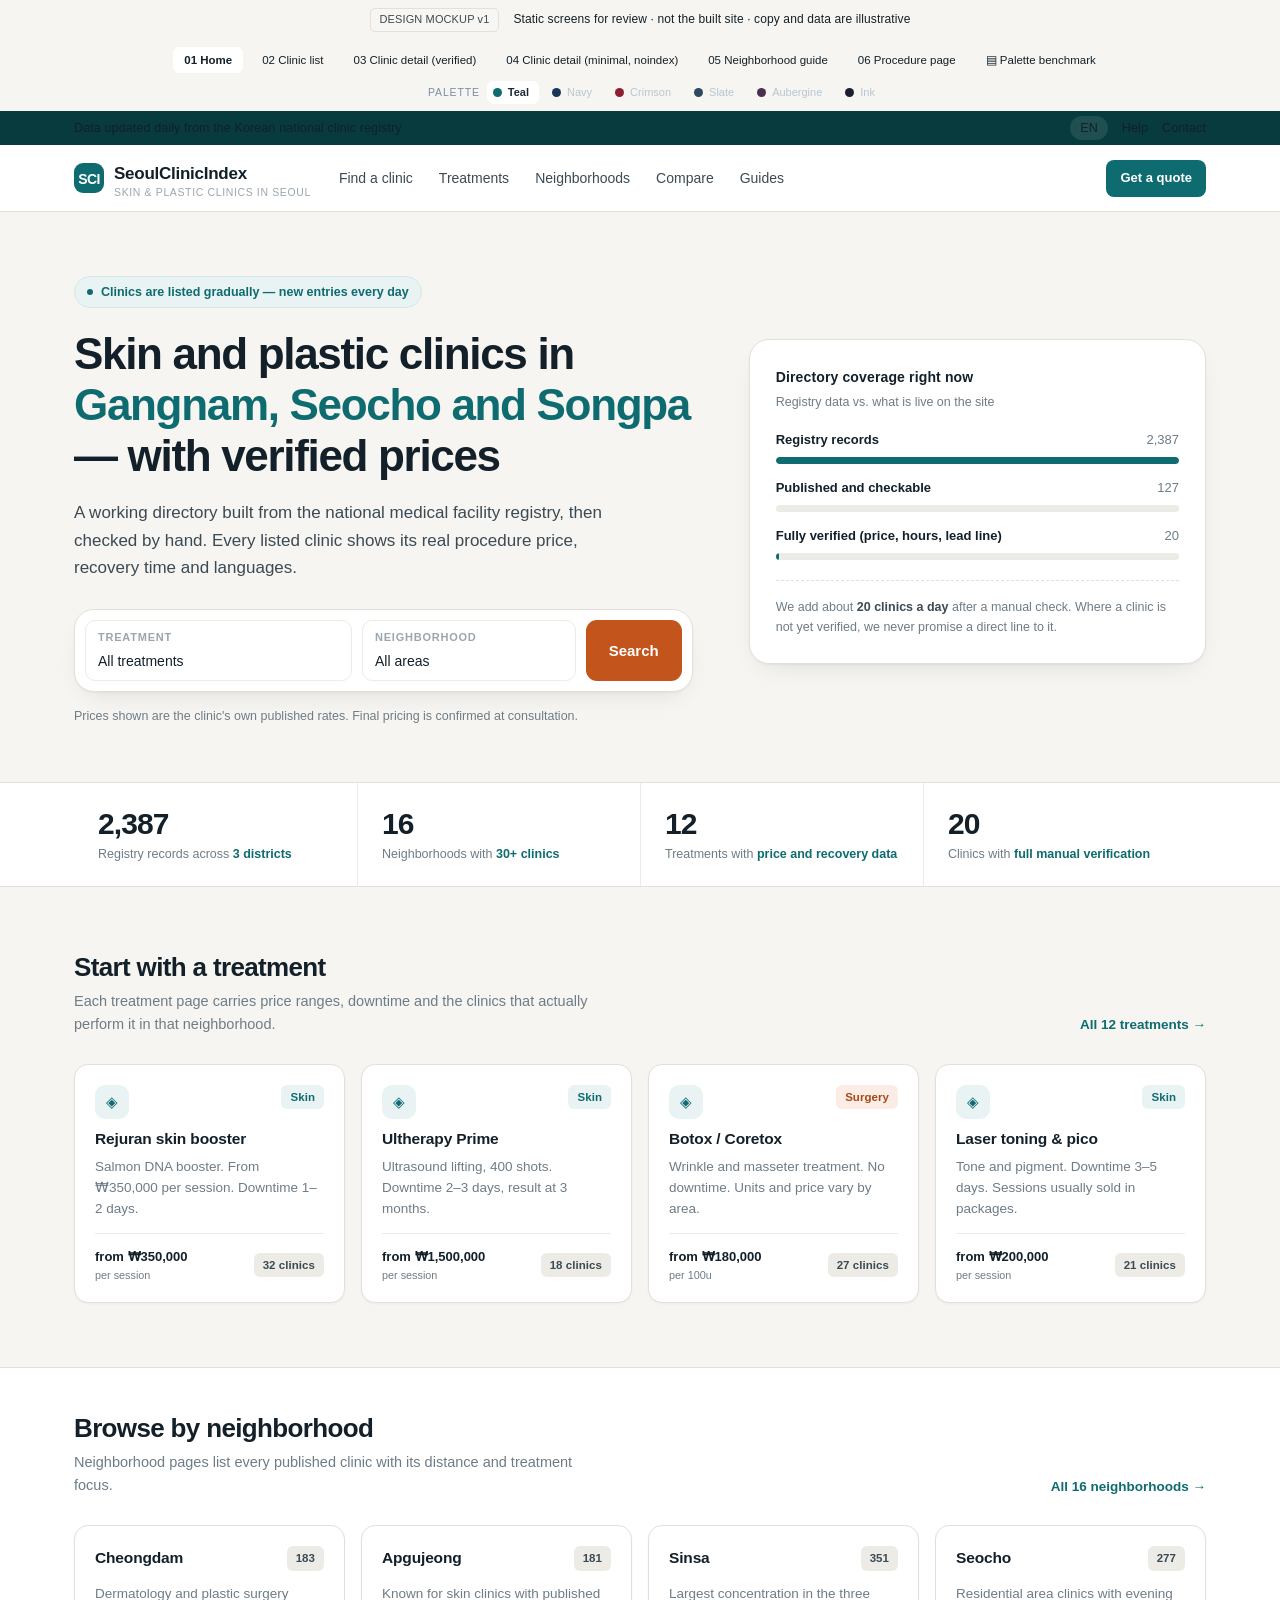
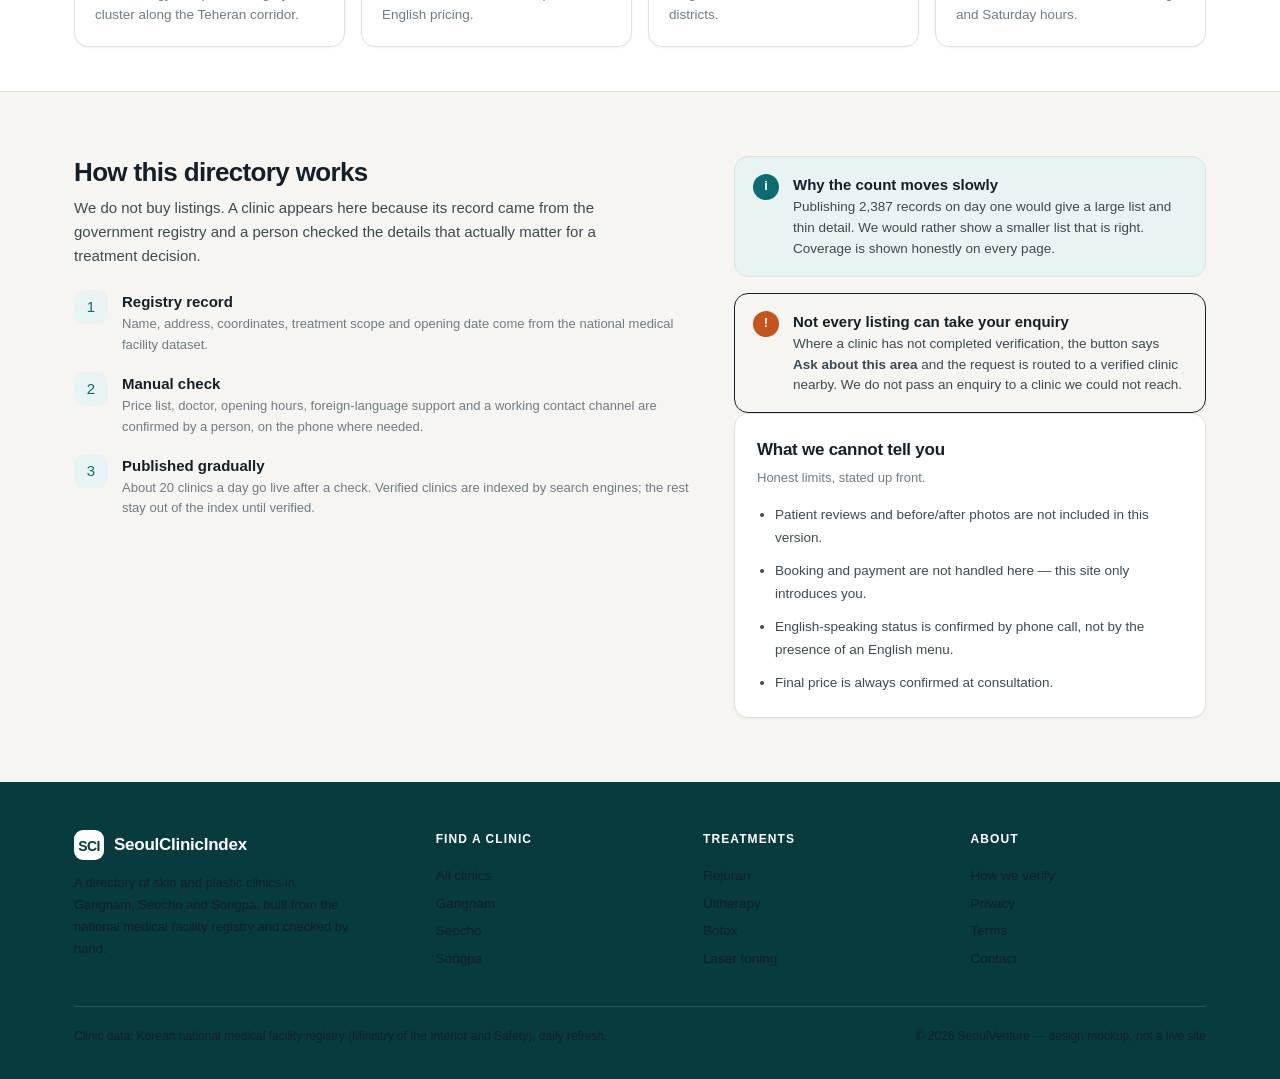
==== index.html @ a0e451af "SeoulClinicIndex design mockup v2 — palette study Six screen mockup plus a colour study: six candida" ====
<!DOCTYPE html>
<html lang="en">
<head>
<meta charset="utf-8">
<meta name="viewport" content="width=device-width, initial-scale=1">
<title>SeoulClinicIndex — Skin &amp; Plastic Clinics in Seoul (Design mockup)</title>
<link rel="stylesheet" href="assets/base.css">
<link rel="stylesheet" href="assets/themes.css">
<script>
(function(){try{var t=new URLSearchParams(location.search).get('theme')||localStorage.getItem('sci.palette')||'teal';if(t&&t!=='teal')document.documentElement.setAttribute('data-theme',t);}catch(e){}})();
</script>
</head>
<body>

<div class="mock-banner">
  <span class="pill">DESIGN MOCKUP v1</span>
  <span>Static screens for review · not the built site · copy and data are illustrative</span>
</div>
<div class="mock-nav">
  <a href="index.html" class="on">01 Home</a>
  <a href="clinics.html">02 Clinic list</a>
  <a href="clinic-detail.html">03 Clinic detail (verified)</a>
  <a href="clinic-detail-minimal.html">04 Clinic detail (minimal, noindex)</a>
  <a href="neighborhood.html">05 Neighborhood guide</a>
  <a href="procedure.html">06 Procedure page</a>
  <a href="palette.html">▤ Palette benchmark</a>
</div>

<div class="topbar">
  <div class="wrap">
    <div class="tb-left">
      <span>Data updated daily from the Korean national clinic registry</span>
    </div>
    <div class="tb-right">
      <span class="tb-pill">EN</span>
      <a href="#">Help</a>
      <a href="#">Contact</a>
    </div>
  </div>
</div>

<header class="nav">
  <div class="wrap">
    <a class="logo" href="index.html">
      <span class="mark"><span>SCI</span></span>
      <span>SeoulClinicIndex<small>Skin &amp; Plastic Clinics in Seoul</small></span>
    </a>
    <nav class="nav-links">
      <a href="clinics.html">Find a clinic</a>
      <a href="procedure.html">Treatments</a>
      <a href="neighborhood.html">Neighborhoods</a>
      <a href="#">Compare</a>
      <a href="#">Guides</a>
    </nav>
    <div class="nav-right">
      <a class="btn btn-primary btn-sm" href="#consult">Get a quote</a>
    </div>
  </div>
</header>

<section class="hero">
  <div class="wrap hero-grid">
    <div>
      <span class="eyebrow"><span class="dot"></span> Clinics are listed gradually — new entries every day</span>
      <h1>Skin and plastic clinics in <em>Gangnam, Seocho and Songpa</em> — with verified prices</h1>
      <p class="hero-sub">A working directory built from the national medical facility registry, then checked by hand. Every listed clinic shows its real procedure price, recovery time and languages.</p>

      <div class="searchbox">
        <div class="sb-field">
          <label for="q1">Treatment</label>
          <select id="q1">
            <option>All treatments</option>
            <option>Rejuran (skin booster)</option>
            <option>Ultherapy Prime (lifting)</option>
            <option>Botox / Coretox</option>
            <option>Laser toning &amp; pico</option>
            <option>Fillers</option>
          </select>
        </div>
        <div class="sb-field">
          <label for="q2">Neighborhood</label>
          <select id="q2">
            <option>All areas</option>
            <option>Cheongdam</option>
            <option>Apgujeong</option>
            <option>Sinsa</option>
            <option>Seocho</option>
            <option>Yeoksam</option>
          </select>
        </div>
        <button class="btn btn-accent btn-lg sb-go">Search</button>
      </div>
      <p class="hero-note">Prices shown are the clinic's own published rates. Final pricing is confirmed at consultation.</p>
    </div>

    <div class="hero-card">
      <h3>Directory coverage right now</h3>
      <p class="hc-sub">Registry data vs. what is live on the site</p>
      <div class="hc-bars">
        <div class="hc-bar-row">
          <div class="hc-bar-top"><b>Registry records</b><span class="num">2,387</span></div>
          <div class="bar"><i style="width:100%"></i></div>
        </div>
        <div class="hc-bar-row">
          <div class="hc-bar-top"><b>Published and checkable</b><span class="num">127</span></div>
          <div class="bar alt"><i style="width:5.3%"></i></div>
        </div>
        <div class="hc-bar-row">
          <div class="hc-bar-top"><b>Fully verified (price, hours, lead line)</b><span class="num">20</span></div>
          <div class="bar"><i style="width:0.84%"></i></div>
        </div>
      </div>
      <p class="hc-foot">We add about <b>20 clinics a day</b> after a manual check. Where a clinic is not yet verified, we never promise a direct line to it.</p>
    </div>
  </div>
</section>

<div class="stats">
  <div class="wrap">
    <div class="stat"><div class="v num">2,387</div><div class="k">Registry records across <b>3 districts</b></div></div>
    <div class="stat"><div class="v num">16</div><div class="k">Neighborhoods with <b>30+ clinics</b></div></div>
    <div class="stat"><div class="v num">12</div><div class="k">Treatments with <b>price and recovery data</b></div></div>
    <div class="stat"><div class="v num">20</div><div class="k">Clinics with <b>full manual verification</b></div></div>
  </div>
</div>

<section>
  <div class="wrap">
    <div class="sec-head">
      <div>
        <h2>Start with a treatment</h2>
        <p>Each treatment page carries price ranges, downtime and the clinics that actually perform it in that neighborhood.</p>
      </div>
      <a class="sec-more" href="procedure.html">All 12 treatments →</a>
    </div>
    <div class="grid-4">
      <a class="card" href="procedure.html">
        <div class="card-top"><div class="icon-badge">◈</div><span class="tag brand">Skin</span></div>
        <h4>Rejuran skin booster</h4>
        <p>Salmon DNA booster. From ₩350,000 per session. Downtime 1–2 days.</p>
        <div class="card-foot"><span class="price">from ₩350,000<small>per session</small></span><span class="tag">32 clinics</span></div>
      </a>
      <a class="card" href="procedure.html">
        <div class="card-top"><div class="icon-badge">◈</div><span class="tag brand">Skin</span></div>
        <h4>Ultherapy Prime</h4>
        <p>Ultrasound lifting, 400 shots. Downtime 2–3 days, result at 3 months.</p>
        <div class="card-foot"><span class="price">from ₩1,500,000<small>per session</small></span><span class="tag">18 clinics</span></div>
      </a>
      <a class="card" href="procedure.html">
        <div class="card-top"><div class="icon-badge">◈</div><span class="tag warm">Surgery</span></div>
        <h4>Botox / Coretox</h4>
        <p>Wrinkle and masseter treatment. No downtime. Units and price vary by area.</p>
        <div class="card-foot"><span class="price">from ₩180,000<small>per 100u</small></span><span class="tag">27 clinics</span></div>
      </a>
      <a class="card" href="procedure.html">
        <div class="card-top"><div class="icon-badge">◈</div><span class="tag brand">Skin</span></div>
        <h4>Laser toning &amp; pico</h4>
        <p>Tone and pigment. Downtime 3–5 days. Sessions usually sold in packages.</p>
        <div class="card-foot"><span class="price">from ₩200,000<small>per session</small></span><span class="tag">21 clinics</span></div>
      </a>
    </div>
  </div>
</section>

<section class="tight" style="background:var(--surface);border-top:1px solid var(--line);border-bottom:1px solid var(--line)">
  <div class="wrap">
    <div class="sec-head">
      <div>
        <h2>Browse by neighborhood</h2>
        <p>Neighborhood pages list every published clinic with its distance and treatment focus.</p>
      </div>
      <a class="sec-more" href="neighborhood.html">All 16 neighborhoods →</a>
    </div>
    <div class="grid-4">
      <a class="card" href="neighborhood.html"><div class="card-top"><h4>Cheongdam</h4><span class="tag">183</span></div><p>Dermatology and plastic surgery cluster along the Teheran corridor.</p></a>
      <a class="card" href="neighborhood.html"><div class="card-top"><h4>Apgujeong</h4><span class="tag">181</span></div><p>Known for skin clinics with published English pricing.</p></a>
      <a class="card" href="neighborhood.html"><div class="card-top"><h4>Sinsa</h4><span class="tag">351</span></div><p>Largest concentration in the three districts.</p></a>
      <a class="card" href="neighborhood.html"><div class="card-top"><h4>Seocho</h4><span class="tag">277</span></div><p>Residential area clinics with evening and Saturday hours.</p></a>
    </div>
  </div>
</section>

<section>
  <div class="wrap">
    <div class="row-between" style="align-items:flex-start;gap:40px">
      <div style="max-width:620px">
        <h2 class="h2">How this directory works</h2>
        <p class="lead" style="margin-bottom:22px">We do not buy listings. A clinic appears here because its record came from the government registry and a person checked the details that actually matter for a treatment decision.</p>
        <div class="stack">
          <div class="row" style="align-items:flex-start;gap:14px">
            <div class="icon-badge">1</div>
            <div><h4 style="font-size:15px;font-weight:650">Registry record</h4><p class="small muted">Name, address, coordinates, treatment scope and opening date come from the national medical facility dataset.</p></div>
          </div>
          <div class="row" style="align-items:flex-start;gap:14px">
            <div class="icon-badge">2</div>
            <div><h4 style="font-size:15px;font-weight:650">Manual check</h4><p class="small muted">Price list, doctor, opening hours, foreign-language support and a working contact channel are confirmed by a person, on the phone where needed.</p></div>
          </div>
          <div class="row" style="align-items:flex-start;gap:14px">
            <div class="icon-badge">3</div>
            <div><h4 style="font-size:15px;font-weight:650">Published gradually</h4><p class="small muted">About 20 clinics a day go live after a check. Verified clinics are indexed by search engines; the rest stay out of the index until verified.</p></div>
          </div>
        </div>
      </div>
      <div class="stack" style="flex:1">
        <div class="notice">
          <div class="n-ic">i</div>
          <div>
            <b>Why the count moves slowly</b>
            <p>Publishing 2,387 records on day one would give a large list and thin detail. We would rather show a smaller list that is right. Coverage is shown honestly on every page.</p>
          </div>
        </div>
        <div class="notice warm">
          <div class="n-ic">!</div>
          <div>
            <b>Not every listing can take your enquiry</b>
            <p>Where a clinic has not completed verification, the button says <b>Ask about this area</b> and the request is routed to a verified clinic nearby. We do not pass an enquiry to a clinic we could not reach.</p>
          </div>
        </div>
        <div class="panel" style="margin:0">
          <h3>What we cannot tell you</h3>
          <p class="p-sub">Honest limits, stated up front.</p>
          <ul class="stack-sm" style="font-size:13.5px;color:var(--ink-2);padding-left:18px;line-height:1.7">
            <li>Patient reviews and before/after photos are not included in this version.</li>
            <li>Booking and payment are not handled here — this site only introduces you.</li>
            <li>English-speaking status is confirmed by phone call, not by the presence of an English menu.</li>
            <li>Final price is always confirmed at consultation.</li>
          </ul>
        </div>
      </div>
    </div>
  </div>
</section>

<footer>
  <div class="wrap">
    <div class="f-grid">
      <div class="f-brand">
        <div class="logo"><span class="mark"><span>SCI</span></span><span>SeoulClinicIndex</span></div>
        <p>A directory of skin and plastic clinics in Gangnam, Seocho and Songpa, built from the national medical facility registry and checked by hand.</p>
      </div>
      <div><h6>Find a clinic</h6><a href="clinics.html">All clinics</a><a href="#">Gangnam</a><a href="#">Seocho</a><a href="#">Songpa</a></div>
      <div><h6>Treatments</h6><a href="procedure.html">Rejuran</a><a href="#">Ultherapy</a><a href="#">Botox</a><a href="#">Laser toning</a></div>
      <div><h6>About</h6><a href="#">How we verify</a><a href="#">Privacy</a><a href="#">Terms</a><a href="#">Contact</a></div>
    </div>
    <div class="f-bottom">
      <span>Clinic data: Korean national medical facility registry (Ministry of the Interior and Safety), daily refresh.</span>
      <span>© 2026 SeoulVenture — design mockup, not a live site</span>
    </div>
  </div>
</footer>

<script src="assets/palette-switch.js"></script>
</body>
</html>
---- assets/base.css ----
/* ==========================================================================
   SeoulClinicIndex — Design mockup v1 (시안 v1)
   Concept: "Clinical Calm" — warm paper ground, deep teal system, one accent.
   ========================================================================== */

:root{
  --ink:#132029;
  --ink-2:#3B4A54;
  --muted:#6E7C86;
  --faint:#9AA6AE;

  --brand:#0E6B70;
  --brand-700:#0A5357;
  --brand-900:#073B3E;
  --brand-050:#E9F3F3;
  --brand-100:#D3E8E8;

  --accent:#C2541C;
  --accent-700:#A64716;
  --accent-050:#FBEDE5;
  /* text drawn on an accent fill — flipped to dark ink on the gold/coral accents */
  --on-accent:#FFFFFF;

  --canvas:#F6F5F1;
  --surface:#FFFFFF;
  --line:#E3E0D9;
  --line-2:#EDEBE5;

  /* --- derived surface tones (theme-swappable) --- */
  --field-bg:var(--field-bg);
  --line-strong:var(--line-strong);
  --sand-bg:var(--sand-bg);
  --sand-ink:var(--sand-ink);
  --warm-bg:var(--warm-bg);
  --warm-line:var(--warm-line);
  --warm-ink:var(--warm-ink);
  --warm-ink-2:var(--warm-ink-2);
  --brand-glow:var(--brand-glow);
  --brand-glow-2:var(--brand-glow-2);
  --brand-bar-alt:var(--brand-bar-alt);

  /* --- text on the deep brand plane (topbar / footer) --- */
  --on-deep:var(--on-deep);
  --on-deep-link:var(--on-deep-link);
  --on-deep-pill:var(--on-deep-pill);
  --on-deep-body:var(--on-deep-body);
  --on-deep-link2:var(--on-deep-link2);
  --on-deep-mute:var(--on-deep-mute);
  --on-deep-faint:var(--on-deep-faint);

  /* --- map drawing board --- */
  --map-bg:var(--map-bg);
  --map-grid:var(--map-grid);
  --map-road:var(--map-road);
  --map-fill:var(--map-fill);
  --map-label:var(--map-label);

  /* --- mockup chrome (stays neutral on purpose) --- */
  --chrome-bg:var(--chrome-bg);
  --chrome-text:var(--chrome-text);
  --chrome-strong:var(--chrome-strong);
  --chrome-link:var(--chrome-link);

  --focus-ring:rgba(14,107,112,.11);
  --shadow-c:19,32,41;

  --r:14px;
  --r-sm:9px;
  --r-lg:20px;

  --sh-1:0 1px 2px rgba(var(--shadow-c),.05);
  --sh-2:0 1px 2px rgba(var(--shadow-c),.04), 0 10px 28px -14px rgba(var(--shadow-c),.16);
  --sh-3:0 2px 4px rgba(var(--shadow-c),.05), 0 22px 48px -18px rgba(var(--shadow-c),.22);

  --maxw:1180px;
  --sans:"Inter","Pretendard",-apple-system,BlinkMacSystemFont,"Segoe UI",Roboto,"Helvetica Neue",Arial,sans-serif;
}

*{box-sizing:border-box;margin:0;padding:0}
html{-webkit-font-smoothing:antialiased;text-rendering:optimizeLegibility}
body{
  font-family:var(--sans);
  background:var(--canvas);
  color:var(--ink);
  font-size:15px;
  line-height:1.6;
  font-feature-settings:"tnum" 0;
}
img,svg{display:block;max-width:100%}
a{color:inherit;text-decoration:none}
button,input,select,textarea{font:inherit;color:inherit}

.wrap{max-width:var(--maxw);margin:0 auto;padding:0 24px}
.num{font-variant-numeric:tabular-nums;font-feature-settings:"tnum" 1}

/* ---------- utility bar ---------- */
.topbar{
  background:var(--brand-900);color:var(--on-deep);font-size:12.5px;
  letter-spacing:.01em;
}
.topbar .wrap{display:flex;align-items:center;justify-content:space-between;height:34px}
.topbar a{color:var(--on-deep-link)}
.topbar .tb-left{display:flex;gap:18px;align-items:center}
.topbar .tb-right{display:flex;gap:14px;align-items:center}
.tb-pill{
  background:rgba(255,255,255,.1);border-radius:20px;padding:2px 10px;
  color:var(--on-deep-pill);
}

/* ---------- nav ---------- */
.nav{background:var(--surface);border-bottom:1px solid var(--line);position:sticky;top:0;z-index:50}
.nav .wrap{display:flex;align-items:center;gap:28px;height:66px}
.logo{display:flex;align-items:center;gap:10px;font-weight:700;letter-spacing:-.015em;font-size:17px}
.logo .mark{
  width:30px;height:30px;border-radius:9px;background:var(--brand);
  display:grid;place-items:center;color:#fff;font-size:14px;font-weight:800;
  letter-spacing:-.04em;
}
.logo .mark span{transform:translateY(.5px)}
.logo small{display:block;font-size:10.5px;font-weight:500;color:var(--faint);letter-spacing:.06em;text-transform:uppercase;line-height:1}
.nav-links{display:flex;gap:26px;font-size:14px;color:var(--ink-2);font-weight:500}
.nav-links a:hover{color:var(--brand)}
.nav-right{margin-left:auto;display:flex;align-items:center;gap:12px}
.lang-switch{display:flex;border:1px solid var(--line);border-radius:8px;overflow:hidden;font-size:12.5px}
.lang-switch span{padding:5px 10px;color:var(--muted)}
.lang-switch .on{background:var(--brand-050);color:var(--brand);font-weight:600}

/* ---------- buttons ---------- */
.btn{
  display:inline-flex;align-items:center;justify-content:center;gap:8px;
  padding:10px 18px;border-radius:10px;font-size:14px;font-weight:600;
  border:1px solid transparent;cursor:pointer;white-space:nowrap;
  transition:background .15s ease,border-color .15s ease,color .15s ease;
}
.btn-primary{background:var(--brand);color:#fff}
.btn-primary:hover{background:var(--brand-700)}
.btn-accent{background:var(--accent);color:var(--on-accent)}
.btn-accent:hover{background:var(--accent-700)}
.btn-ghost{background:transparent;border-color:var(--line);color:var(--ink-2)}
.btn-ghost:hover{border-color:var(--brand);color:var(--brand);background:var(--brand-050)}
.btn-light{background:#fff;color:var(--brand)}
.btn-light:hover{background:var(--brand-050)}
.btn-lg{padding:13px 24px;font-size:15px;border-radius:11px}
.btn-block{width:100%}
.btn-sm{padding:7px 13px;font-size:13px;border-radius:8px}

/* ---------- hero ---------- */
.hero{
  background:
    radial-gradient(120% 90% at 88% -10%, var(--brand-glow) 0%, rgba(228,240,239,0) 58%),
    linear-gradient(180deg,var(--field-bg) 0%, var(--canvas) 100%);
  border-bottom:1px solid var(--line);
  padding:64px 0 56px;
}
.hero-grid{display:grid;grid-template-columns:1.15fr .85fr;gap:56px;align-items:center}
.eyebrow{
  display:inline-flex;align-items:center;gap:8px;font-size:12.5px;font-weight:600;
  color:var(--brand);background:var(--brand-050);border:1px solid var(--brand-100);
  padding:5px 12px;border-radius:20px;margin-bottom:20px;
}
.eyebrow .dot{width:6px;height:6px;border-radius:50%;background:var(--brand)}
h1{font-size:44px;line-height:1.16;letter-spacing:-.03em;font-weight:750;margin-bottom:18px}
h1 em{font-style:normal;color:var(--brand)}
.hero-sub{font-size:17px;color:var(--ink-2);max-width:56ch;margin-bottom:28px}
.hero-note{font-size:12.5px;color:var(--muted);margin-top:14px}

/* search */
.searchbox{
  background:var(--surface);border:1px solid var(--line);border-radius:var(--r-lg);
  box-shadow:var(--sh-2);padding:10px;display:grid;
  grid-template-columns:1.25fr 1fr auto;gap:10px;align-items:stretch;
}
.sb-field{
  display:flex;flex-direction:column;justify-content:center;gap:3px;
  padding:8px 12px;border-radius:10px;background:var(--field-bg);border:1px solid var(--line-2);
}
.sb-field label{font-size:11px;font-weight:600;color:var(--faint);text-transform:uppercase;letter-spacing:.07em}
.sb-field select,.sb-field input{border:0;background:transparent;font-size:14px;font-weight:500;padding:0;outline:none;width:100%}
.sb-field select{appearance:none;cursor:pointer}
.sb-field .ph{color:var(--ink)}
.sb-go{align-self:stretch;padding:0 22px;font-size:15px}

/* hero side card */
.hero-card{
  background:var(--surface);border:1px solid var(--line);border-radius:var(--r-lg);
  box-shadow:var(--sh-2);padding:26px;
}
.hero-card h3{font-size:14px;font-weight:650;letter-spacing:.01em;margin-bottom:4px}
.hero-card .hc-sub{font-size:12.5px;color:var(--muted);margin-bottom:18px}
.hc-bars{display:flex;flex-direction:column;gap:14px}
.hc-bar-row .hc-bar-top{display:flex;justify-content:space-between;font-size:13px;margin-bottom:6px}
.hc-bar-top b{font-weight:650}
.hc-bar-top span{color:var(--muted)}
.bar{height:7px;border-radius:4px;background:var(--line-2);overflow:hidden}
.bar i{display:block;height:100%;border-radius:4px;background:var(--brand)}
.bar.alt i{background:var(--brand-bar-alt)}
.hc-foot{margin-top:20px;padding-top:16px;border-top:1px dashed var(--line);font-size:12.5px;color:var(--muted)}
.hc-foot b{color:var(--ink-2);font-weight:600}

/* ---------- stat strip ---------- */
.stats{background:var(--surface);border-bottom:1px solid var(--line)}
.stats .wrap{display:grid;grid-template-columns:repeat(4,1fr)}
.stat{padding:24px 24px 22px;border-left:1px solid var(--line-2)}
.stat:first-child{border-left:0}
.stat .v{font-size:30px;font-weight:720;letter-spacing:-.03em;line-height:1.1}
.stat .k{font-size:12.5px;color:var(--muted);margin-top:4px}
.stat .k b{color:var(--brand);font-weight:600}

/* ---------- sections ---------- */
section{padding:64px 0}
section.tight{padding:44px 0}
.sec-head{display:flex;align-items:flex-end;justify-content:space-between;gap:24px;margin-bottom:28px}
.sec-head h2{font-size:26px;letter-spacing:-.025em;font-weight:700;line-height:1.25}
.sec-head p{font-size:14.5px;color:var(--muted);margin-top:6px;max-width:64ch}
.sec-more{font-size:13.5px;font-weight:600;color:var(--brand);white-space:nowrap}
.sec-more:hover{text-decoration:underline}

.h2{font-size:26px;letter-spacing:-.025em;font-weight:700;line-height:1.25;margin-bottom:8px}
.h3{font-size:19px;letter-spacing:-.015em;font-weight:680;margin-bottom:6px}
.lead{font-size:15px;color:var(--ink-2);max-width:70ch}
.muted{color:var(--muted)}
.small{font-size:13px}
.center{text-align:center}

/* ---------- cards ---------- */
.grid-4{display:grid;grid-template-columns:repeat(4,1fr);gap:16px}
.grid-3{display:grid;grid-template-columns:repeat(3,1fr);gap:18px}
.grid-2{display:grid;grid-template-columns:repeat(2,1fr);gap:20px}

.card{
  background:var(--surface);border:1px solid var(--line);border-radius:var(--r);
  padding:20px;box-shadow:var(--sh-1);
}
.card h4{font-size:15.5px;font-weight:650;letter-spacing:-.01em;margin-bottom:5px}
.card p{font-size:13.5px;color:var(--muted);line-height:1.55}
.card:hover{box-shadow:var(--sh-2);border-color:var(--line-strong)}
.card .card-top{display:flex;align-items:flex-start;justify-content:space-between;gap:12px;margin-bottom:8px}
.card .card-foot{margin-top:14px;padding-top:13px;border-top:1px solid var(--line-2);font-size:13px;display:flex;justify-content:space-between;align-items:center;gap:10px}
.card .card-foot .price{font-weight:650;color:var(--ink)}
.card .card-foot .price small{font-weight:500;color:var(--muted);display:block;line-height:1.3}

.icon-badge{
  width:34px;height:34px;border-radius:10px;background:var(--brand-050);
  color:var(--brand);display:grid;place-items:center;flex:none;font-size:15px;
}
.icon-badge.alt{background:var(--sand-bg);color:var(--sand-ink)}

.tag{
  display:inline-block;font-size:11.5px;font-weight:600;padding:3px 9px;border-radius:6px;
  background:var(--line-2);color:var(--ink-2);letter-spacing:.005em;
}
.tag.brand{background:var(--brand-050);color:var(--brand)}
.tag.warm{background:var(--accent-050);color:var(--accent-700)}
.tag.solid{background:var(--brand);color:#fff}
.tag-row{display:flex;flex-wrap:wrap;gap:6px}

/* ---------- notice (순차 공개 배너) ---------- */
.notice{
  display:flex;gap:14px;align-items:flex-start;
  background:var(--brand-050);border:1px solid var(--brand-100);
  border-radius:var(--r);padding:16px 18px;
}
.notice .n-ic{
  width:26px;height:26px;border-radius:50%;background:var(--brand);color:#fff;
  display:grid;place-items:center;font-size:13px;font-weight:700;flex:none;margin-top:1px;
}
.notice b{font-weight:650}
.notice p{font-size:13.5px;color:var(--ink-2);line-height:1.55}
.notice .n-track{margin-top:9px;height:6px;border-radius:4px;background:#fff;border:1px solid var(--brand-100);overflow:hidden;max-width:420px}
.notice .n-track i{display:block;height:100%;background:var(--brand)}
.notice.warm{background:var(--warm-bg);border-color:var(--warm-line)}
.notice.warm .n-ic{background:var(--accent)}
.notice.warm .n-track{border-color:var(--warm-line)}
.notice.warm .n-track i{background:var(--accent)}

/* ---------- clinics list page ---------- */
.list-layout{display:grid;grid-template-columns:264px 1fr;gap:28px;align-items:start}
.filters{position:sticky;top:86px}
.fbox{background:var(--surface);border:1px solid var(--line);border-radius:var(--r);padding:18px;margin-bottom:14px;box-shadow:var(--sh-1)}
.fbox h5{font-size:12px;font-weight:700;text-transform:uppercase;letter-spacing:.08em;color:var(--muted);margin-bottom:12px}
.fgroup{margin-bottom:16px}
.fgroup:last-child{margin-bottom:0}
.fgroup > .flabel{font-size:13px;font-weight:600;margin-bottom:8px;display:block}
.chk{display:flex;align-items:center;gap:9px;font-size:13.5px;color:var(--ink-2);padding:4px 0;cursor:pointer}
.chk input{width:15px;height:15px;accent-color:var(--brand);margin:0}
.chk .c-n{margin-left:auto;color:var(--faint);font-size:12px}
.fsel{
  width:100%;border:1px solid var(--line);background:var(--field-bg);border-radius:9px;
  padding:9px 11px;font-size:13.5px;outline:none;appearance:none;cursor:pointer;
  background-image:url("data:image/svg+xml;utf8,<svg xmlns='http://www.w3.org/2000/svg' width='10' height='6' viewBox='0 0 10 6'><path d='M1 1l4 4 4-4' stroke='%236E7C86' stroke-width='1.5' fill='none' stroke-linecap='round'/></svg>");
  background-repeat:no-repeat;background-position:right 11px center;
}
.fsel:focus{border-color:var(--brand)}

.list-toolbar{display:flex;align-items:center;justify-content:space-between;gap:16px;margin-bottom:16px}
.list-toolbar .lt-l{display:flex;align-items:baseline;gap:10px}
.list-toolbar h1{font-size:22px;letter-spacing:-.02em;margin:0}
.lt-r{display:flex;align-items:center;gap:10px;font-size:13px;color:var(--muted)}
.seg{display:inline-flex;border:1px solid var(--line);border-radius:9px;overflow:hidden;background:var(--surface)}
.seg span{padding:6px 12px;font-size:13px;color:var(--muted)}
.seg .on{background:var(--brand-050);color:var(--brand);font-weight:600}

.clinic-row{
  background:var(--surface);border:1px solid var(--line);border-radius:var(--r);
  padding:18px 20px;margin-bottom:12px;box-shadow:var(--sh-1);
  display:grid;grid-template-columns:1fr auto;gap:20px;align-items:center;
}
.clinic-row:hover{box-shadow:var(--sh-2);border-color:var(--line-strong)}
.cr-main h3{font-size:16.5px;font-weight:660;letter-spacing:-.012em;margin-bottom:5px;display:flex;align-items:center;gap:9px;flex-wrap:wrap}
.cr-addr{font-size:13.5px;color:var(--muted);margin-bottom:10px}
.cr-meta{display:flex;flex-wrap:wrap;gap:7px;align-items:center}
.cr-right{text-align:right;display:flex;flex-direction:column;align-items:flex-end;gap:10px}
.cr-price{font-size:15px;font-weight:680;letter-spacing:-.01em}
.cr-price small{display:block;font-size:11.5px;font-weight:500;color:var(--muted);letter-spacing:0}
.cr-foot{display:flex;gap:18px;margin-top:12px;padding-top:11px;border-top:1px dashed var(--line-2);font-size:12.5px;color:var(--muted)}
.cr-foot b{color:var(--ink-2);font-weight:600}
.cr-row-new{
  border-left:3px solid var(--accent);
}

.mapbox{
  background:var(--surface);border:1px solid var(--line);border-radius:var(--r);
  overflow:hidden;box-shadow:var(--sh-1);margin-bottom:18px;
}
.map-head{display:flex;align-items:center;justify-content:space-between;padding:12px 16px;border-bottom:1px solid var(--line-2);font-size:13px}
.map-head b{font-weight:650}
.map-canvas{height:280px;background:var(--map-bg);position:relative;overflow:hidden}
.map-legend{position:absolute;left:14px;bottom:12px;background:rgba(255,255,255,.95);border:1px solid var(--line);border-radius:9px;padding:9px 11px;font-size:11.5px;color:var(--ink-2);display:flex;gap:14px}
.map-legend span{display:flex;align-items:center;gap:6px}
.map-legend i{width:9px;height:9px;border-radius:50%;display:block}

/* ---------- detail page ---------- */
.crumb{font-size:13px;color:var(--muted);padding:16px 0 0;display:flex;gap:8px;align-items:center}
.crumb a:hover{color:var(--brand);text-decoration:underline}
.detail-grid{display:grid;grid-template-columns:1fr 372px;gap:32px;align-items:start}
.d-head{padding:22px 0 26px;border-bottom:1px solid var(--line);margin-bottom:26px}
.d-head h1{font-size:32px;line-height:1.2;margin-bottom:10px}
.d-head .d-addr{font-size:14.5px;color:var(--muted);margin-bottom:14px}
.d-badges{display:flex;gap:8px;flex-wrap:wrap}

.panel{background:var(--surface);border:1px solid var(--line);border-radius:var(--r);padding:22px;margin-bottom:16px;box-shadow:var(--sh-1)}
.panel h3{font-size:17px;font-weight:670;letter-spacing:-.015em;margin-bottom:4px}
.panel .p-sub{font-size:13px;color:var(--muted);margin-bottom:16px}

.info-grid{display:grid;grid-template-columns:repeat(2,1fr);gap:14px 22px}
.info-row .il{font-size:11.5px;font-weight:600;color:var(--faint);text-transform:uppercase;letter-spacing:.06em;margin-bottom:3px}
.info-row .iv{font-size:14.5px;font-weight:550}
.info-row .iv.muted{font-weight:450;color:var(--muted)}

.proc-table{width:100%;border-collapse:collapse;font-size:14px}
.proc-table th{
  text-align:left;font-size:11.5px;font-weight:650;color:var(--faint);text-transform:uppercase;
  letter-spacing:.06em;padding:0 10px 10px 0;border-bottom:1px solid var(--line);
}
.proc-table td{padding:12px 10px 12px 0;border-bottom:1px solid var(--line-2);vertical-align:top}
.proc-table tr:last-child td{border-bottom:0}
.proc-table .pname{font-weight:600}
.proc-table .pmeta{font-size:12.5px;color:var(--muted)}
.proc-table .pprice{font-weight:650;text-align:right;white-space:nowrap;padding-right:0}
.proc-table td.r{text-align:right}

.timeline{position:relative;padding-left:22px}
.timeline::before{content:"";position:absolute;left:5px;top:6px;bottom:6px;width:2px;background:var(--line)}
.tl-item{position:relative;padding-bottom:16px}
.tl-item:last-child{padding-bottom:0}
.tl-item::before{content:"";position:absolute;left:-21px;top:6px;width:12px;height:12px;border-radius:50%;background:var(--surface);border:2px solid var(--brand)}
.tl-item .tl-t{font-size:13.5px;font-weight:650}
.tl-item .tl-d{font-size:13px;color:var(--muted)}

/* lead form */
.leadbox{
  background:var(--surface);border:1px solid var(--line);border-radius:var(--r-lg);
  box-shadow:var(--sh-2);padding:24px;position:sticky;top:86px;
}
.leadbox h3{font-size:18px;font-weight:700;letter-spacing:-.02em;margin-bottom:5px}
.leadbox .lb-sub{font-size:13px;color:var(--muted);margin-bottom:18px}
.field{margin-bottom:13px}
.field label{display:block;font-size:12.5px;font-weight:600;color:var(--ink-2);margin-bottom:5px}
.field .req{color:var(--accent);margin-left:2px}
.field input,.field select,.field textarea{
  width:100%;border:1px solid var(--line);background:var(--field-bg);border-radius:9px;
  padding:10px 12px;font-size:14px;outline:none;transition:border-color .15s,box-shadow .15s;
}
.field input:focus,.field select:focus,.field textarea:focus{
  border-color:var(--brand);box-shadow:0 0 0 3px var(--focus-ring);background:#fff;
}
.field textarea{min-height:82px;resize:vertical}
.field .hint{font-size:11.5px;color:var(--faint);margin-top:5px}
.field-2{display:grid;grid-template-columns:1fr 1fr;gap:11px}
.lb-foot{font-size:11.5px;color:var(--muted);line-height:1.5;margin-top:12px}
.lb-foot a{color:var(--brand);text-decoration:underline}
.lb-alt{margin-top:14px;padding-top:14px;border-top:1px dashed var(--line);display:flex;align-items:center;justify-content:space-between;gap:12px;font-size:13px}
.lb-alt b{font-weight:600}

/* ---------- minimal detail (noindex) ---------- */
.minimal-note{
  background:var(--warm-bg);border:1px solid var(--warm-line);border-radius:var(--r);padding:18px 20px;margin-bottom:22px;
}
.minimal-note .mn-t{font-size:14.5px;font-weight:650;color:var(--warm-ink);margin-bottom:6px;display:flex;align-items:center;gap:8px}
.minimal-note p{font-size:13.5px;color:var(--warm-ink-2);line-height:1.6}
.req-box{border:1px dashed var(--line);border-radius:var(--r);padding:20px;background:var(--req-bg)}
.req-box .rb-t{font-size:14px;font-weight:650;margin-bottom:6px}
.req-box p{font-size:13px;color:var(--muted);line-height:1.6}

/* ---------- neighborhood / procedure ---------- */
.nb-hero{
  background:linear-gradient(180deg,var(--brand-glow-2) 0%, var(--canvas) 100%);
  border-bottom:1px solid var(--line);padding:44px 0 36px;
}
.nb-hero h1{font-size:36px;margin-bottom:12px}
.nb-hero .nb-sub{font-size:16px;color:var(--ink-2);max-width:64ch;margin-bottom:20px}
.nb-facts{display:flex;flex-wrap:wrap;gap:26px;margin-top:22px;padding-top:20px;border-top:1px solid var(--line)}
.nb-fact .nf-v{font-size:21px;font-weight:700;letter-spacing:-.02em}
.nb-fact .nf-k{font-size:12px;color:var(--muted)}

.price-bar{background:var(--surface);border:1px solid var(--line);border-radius:var(--r);padding:20px 22px;margin-bottom:22px}
.price-bar .pb-head{display:flex;justify-content:space-between;align-items:baseline;margin-bottom:14px;gap:16px}
.price-bar .pb-head h3{font-size:16px;font-weight:670}
.price-range{display:flex;align-items:center;gap:14px;margin-bottom:14px}
.price-range .pr-end{font-size:15px;font-weight:650}
.price-range .pr-line{flex:1;height:6px;border-radius:4px;background:linear-gradient(90deg,var(--brand-100),var(--brand));position:relative}
.price-range .pr-line::before,.price-range .pr-line::after{
  content:"";position:absolute;top:50%;transform:translateY(-50%);width:11px;height:11px;
  border-radius:50%;background:#fff;border:2px solid var(--brand);
}
.price-range .pr-line::before{left:0}
.price-range .pr-line::after{right:0}
.price-range .pr-scale{display:flex;justify-content:space-between;font-size:11.5px;color:var(--faint);margin-top:-8px;margin-bottom:14px}

.recovery-grid{display:grid;grid-template-columns:repeat(4,1fr);gap:12px}
.rec-card{background:var(--field-bg);border:1px solid var(--line-2);border-radius:var(--r-sm);padding:14px;text-align:center}
.rec-card .rc-v{font-size:19px;font-weight:700;letter-spacing:-.02em;color:var(--brand)}
.rec-card .rc-k{font-size:11.5px;color:var(--muted);margin-top:2px}

.faq{border-top:1px solid var(--line)}
.faq-item{padding:16px 0;border-bottom:1px solid var(--line)}
.faq-item .q{font-size:14.5px;font-weight:620;display:flex;justify-content:space-between;gap:14px}
.faq-item .q i{color:var(--faint);font-style:normal}
.faq-item .a{font-size:13.5px;color:var(--ink-2);margin-top:7px;line-height:1.65}

/* ---------- footer ---------- */
footer{background:var(--brand-900);color:var(--on-deep-body);padding:48px 0 32px;margin-top:0}
footer .f-grid{display:grid;grid-template-columns:1.4fr 1fr 1fr 1fr;gap:32px;margin-bottom:34px}
footer h6{color:#fff;font-size:12px;font-weight:650;text-transform:uppercase;letter-spacing:.09em;margin-bottom:13px}
footer a{color:var(--on-deep-link2);font-size:13.5px;display:block;padding:3px 0}
footer a:hover{color:#fff}
footer .f-brand .logo{color:#fff;margin-bottom:12px}
footer .f-brand .logo .mark{background:#fff;color:var(--brand-900)}
footer .f-brand p{font-size:13px;color:var(--on-deep-mute);line-height:1.7;max-width:38ch}
.f-bottom{border-top:1px solid rgba(255,255,255,.12);padding-top:20px;display:flex;justify-content:space-between;gap:16px;font-size:12px;color:var(--on-deep-faint);flex-wrap:wrap}

/* ---------- mockup chrome ---------- */
.mock-banner{
  background:var(--chrome-bg);color:var(--chrome-text);font-size:12px;padding:8px 20px;
  display:flex;gap:14px;align-items:center;justify-content:center;letter-spacing:.01em;
}
.mock-banner b{color:var(--chrome-strong);font-weight:600}
.mock-banner .pill{background:rgba(255,255,255,.09);padding:2px 9px;border-radius:5px;font-size:11px}
.mock-nav{
  background:var(--chrome-bg);padding:7px 20px;display:flex;gap:8px;justify-content:center;
  align-items:center;flex-wrap:wrap;white-space:nowrap;
}
.mock-nav a{
  font-size:11.5px;color:var(--chrome-link);border:1px solid rgba(255,255,255,.14);
  padding:3px 10px;border-radius:6px;
}
.mock-nav a:hover{color:#fff;border-color:rgba(255,255,255,.35)}
.mock-nav a.on{background:#fff;color:var(--chrome-bg);border-color:#fff;font-weight:600}

/* ---------- misc ---------- */
.divider{height:1px;background:var(--line);margin:0}
.stack-sm > * + *{margin-top:10px}
.stack > * + *{margin-top:16px}
.stack-lg > * + *{margin-top:26px}
.row{display:flex;gap:12px;align-items:center}
.row-between{display:flex;gap:16px;align-items:center;justify-content:space-between}
.breadcrumb-eyebrow{font-size:12.5px;font-weight:600;color:var(--brand);letter-spacing:.02em}
.pill-list{display:flex;flex-wrap:wrap;gap:8px}
.pill{
  background:var(--surface);border:1px solid var(--line);border-radius:20px;
  padding:6px 13px;font-size:13px;color:var(--ink-2);
}
.pill:hover{border-color:var(--brand);color:var(--brand)}
.pill.on{background:var(--brand);border-color:var(--brand);color:#fff}

/* ---------- responsive ---------- */
@media (max-width:1100px){
  .hero-grid{grid-template-columns:1fr;gap:36px}
  .detail-grid{grid-template-columns:1fr;gap:26px}
  .leadbox{position:static}
  .grid-4{grid-template-columns:repeat(2,1fr)}
  .grid-3{grid-template-columns:repeat(2,1fr)}
  .list-layout{grid-template-columns:1fr}
  .filters{position:static}
  footer .f-grid{grid-template-columns:1fr 1fr}
}

@media (max-width:760px){
  .wrap{padding:0 16px}
  .topbar .tb-left{display:none}
  .nav .wrap{height:auto;padding-top:12px;padding-bottom:12px;flex-wrap:wrap;gap:12px}
  .nav-links{order:3;width:100%;gap:16px;overflow-x:auto;padding-bottom:2px;font-size:13px}
  .nav-right{margin-left:auto}
  .nav .logo small{display:none}
  h1{font-size:30px}
  .nb-hero h1{font-size:27px}
  .searchbox{grid-template-columns:1fr;padding:12px}
  .sb-go{width:100%;padding:13px}
  .grid-4,.grid-3,.grid-2{grid-template-columns:1fr}
  .stats .wrap{grid-template-columns:1fr 1fr}
  .stat{border-left:0;border-top:1px solid var(--line-2);padding:16px}
  .sec-head{flex-direction:column;align-items:flex-start;gap:10px}
  .clinic-row{grid-template-columns:1fr;gap:14px}
  .cr-right{align-items:flex-start;text-align:left;flex-direction:row;flex-wrap:wrap;gap:10px}
  .info-grid{grid-template-columns:1fr}
  .field-2{grid-template-columns:1fr}
  .recovery-grid{grid-template-columns:1fr 1fr}
  .d-head h1{font-size:25px}
  .nb-facts{gap:16px}
  .nb-fact .nf-v{font-size:17px}
  .topbar .tb-right .tb-pill{display:none}
  .mock-banner{font-size:11px;text-align:center}
  .proc-table{font-size:13px}
  .proc-table th:nth-child(2),.proc-table td:nth-child(2){display:none}
  footer .f-grid{grid-template-columns:1fr}
}
---- assets/themes.css ----
/* ==========================================================================
   SeoulClinicIndex — Palette variants (시안 v2 리서치)
   Theme is switched by <html data-theme="...">. base.css holds the default
   ("teal") palette; this file holds the alternatives.
   All four were built to the same structure so screens can be compared
   one-for-one: deep brand plane for chrome, one warm accent for calls to
   action, warm paper ground, no green.
   ========================================================================== */

/* ---------- A. Navy & Brass — 신뢰 · 프리미엄 ---------- */
[data-theme="navy"]{
  --ink:#121A26;
  --ink-2:#37455A;
  --muted:#6B7889;
  --faint:#97A2B0;

  --brand:#1B3557;
  --brand-700:#142945;
  --brand-900:#0E1D33;
  --brand-050:#EDF1F7;
  --brand-100:#D8E1EE;

  --accent:#A8802F;
  --accent-700:#8A6524;
  --accent-050:#F7F1E4;
  --on-accent:#0E1D33;

  --canvas:#F4F3EF;
  --surface:#FFFFFF;
  --line:#E2DFD8;
  --line-2:#EDEBE5;

  --field-bg:#FAFAF7;
  --req-bg:#FBFBF8;
  --line-strong:#D5D1C8;
  --sand-bg:#F1EEE6;
  --sand-ink:#7E6534;
  --warm-bg:#FBF3E8;
  --warm-line:#EDDDC3;
  --warm-ink:#7E5423;
  --warm-ink-2:#6A4520;
  --brand-glow:#E7ECF4;
  --brand-glow-2:#F2F4F8;
  --brand-bar-alt:#7C93B5;

  --on-deep:#C7D2E2;
  --on-deep-link:#E3EAF4;
  --on-deep-pill:#D6E0EE;
  --on-deep-body:#B3C1D5;
  --on-deep-link2:#C2CFE2;
  --on-deep-mute:#9FB0C8;
  --on-deep-faint:#8194AF;

  --map-bg:#ECEDEA;
  --map-grid:#DCDDD8;
  --map-road:#C9CAC4;
  --map-fill:#DFE0DA;
  --map-label:#8A8C85;

  --shadow-c:18,26,38;
  --focus-ring:rgba(27,53,87,.14);
}

/* ---------- B. Crimson & Gold — 강렬 · 프리미엄 ---------- */
[data-theme="crimson"]{
  --ink:#1C1618;
  --ink-2:#46383B;
  --muted:#7C6B6E;
  --faint:#A7979A;

  --brand:#8E1F32;
  --brand-700:#701828;
  --brand-900:#4E0F1D;
  --brand-050:#FBEDEF;
  --brand-100:#F3D5DA;

  --accent:#B08637;
  --accent-700:#7E5E21;
  --accent-050:#F8F1E3;
  --on-accent:#1A1714;

  --canvas:#F7F4F1;
  --surface:#FFFFFF;
  --line:#E5DFDA;
  --line-2:#EFEAE6;

  --field-bg:#FCFAF8;
  --req-bg:#FCFAF9;
  --line-strong:#D9D1CA;
  --sand-bg:#F3EEE5;
  --sand-ink:#7B6435;
  --warm-bg:#FBF2E9;
  --warm-line:#EEDBC5;
  --warm-ink:#7F5527;
  --warm-ink-2:#6B4620;
  --brand-glow:#F7E6E9;
  --brand-glow-2:#FAF1F2;
  --brand-bar-alt:#C08090;

  --on-deep:#EBC7CE;
  --on-deep-link:#F6DDE2;
  --on-deep-pill:#E0AEB8;
  --on-deep-body:#DDB3BC;
  --on-deep-link2:#E6C2CB;
  --on-deep-mute:#B98A95;
  --on-deep-faint:#9C6F7B;

  --map-bg:#EEEBE8;
  --map-grid:#DEDAD5;
  --map-road:#CBC6C0;
  --map-fill:#E1DDD8;
  --map-label:#8E8880;

  --shadow-c:28,22,24;
  --focus-ring:rgba(142,31,50,.14);
}

/* ---------- C. Slate & Coral — 현대적 · 차분 ---------- */
[data-theme="slate"]{
  --ink:#171A1D;
  --ink-2:#3A4147;
  --muted:#6F7780;
  --faint:#9BA3AC;

  --brand:#2E4A63;
  --brand-700:#233A4F;
  --brand-900:#182838;
  --brand-050:#EBF0F5;
  --brand-100:#D5E0EA;

  --accent:#D2603F;
  --accent-700:#AE4E31;
  --accent-050:#FCEDE7;
  --on-accent:#171A1D;

  --canvas:#F4F4F2;
  --surface:#FFFFFF;
  --line:#E1E0DB;
  --line-2:#ECEBE6;

  --field-bg:#FAFAF8;
  --req-bg:#FBFBF9;
  --line-strong:#D4D2CB;
  --sand-bg:#F1EFE8;
  --sand-ink:#7C6B3E;
  --warm-bg:#FBF0E9;
  --warm-line:#EFDBCE;
  --warm-ink:#8A4B2F;
  --warm-ink-2:#713D26;
  --brand-glow:#E6EDF3;
  --brand-glow-2:#F0F3F7;
  --brand-bar-alt:#7E9AAF;

  --on-deep:#C6D4E0;
  --on-deep-link:#E1EBF3;
  --on-deep-pill:#D2DEE9;
  --on-deep-body:#B3C4D3;
  --on-deep-link2:#C0D0DE;
  --on-deep-mute:#9BAFBF;
  --on-deep-faint:#7E93A5;

  --map-bg:#EAEBE9;
  --map-grid:#DBDBD7;
  --map-road:#C8C7C1;
  --map-fill:#DFDEDA;
  --map-label:#8A8A84;

  --shadow-c:23,26,29;
  --focus-ring:rgba(46,74,99,.14);
}

/* ---------- D. Aubergine & Sand — 편집형 · 럭셔리 ---------- */
[data-theme="aubergine"]{
  --ink:#1C1720;
  --ink-2:#42394B;
  --muted:#776D83;
  --faint:#A299AC;

  --brand:#4A2F52;
  --brand-700:#39243F;
  --brand-900:#26162A;
  --brand-050:#F4EDF6;
  --brand-100:#E7DAEB;

  --accent:#C08A3E;
  --accent-700:#8A5F26;
  --accent-050:#FAF2E5;
  --on-accent:#1C1720;

  --canvas:#F6F3F1;
  --surface:#FFFFFF;
  --line:#E4DFDD;
  --line-2:#EEEAE8;

  --field-bg:#FBF9F8;
  --req-bg:#FBFAF9;
  --line-strong:#D8D1CF;
  --sand-bg:#F2EDE4;
  --sand-ink:#806740;
  --warm-bg:#FBF2E8;
  --warm-line:#EEDDC8;
  --warm-ink:#805528;
  --warm-ink-2:#6B4420;
  --brand-glow:#F1E9F3;
  --brand-glow-2:#F7F2F8;
  --brand-bar-alt:#A080A8;

  --on-deep:#D6C6DA;
  --on-deep-link:#EDDFEF;
  --on-deep-pill:#C9B2CE;
  --on-deep-body:#C5B4C9;
  --on-deep-link2:#D2C0D6;
  --on-deep-mute:#A895AE;
  --on-deep-faint:#8A7691;

  --map-bg:#ECE9E9;
  --map-grid:#DCD8D8;
  --map-road:#C9C4C4;
  --map-fill:#DFDADA;
  --map-label:#8B8585;

  --shadow-c:28,23,32;
  --focus-ring:rgba(74,47,82,.14);
}

/* ---------- F. Ink & Gold — 프리미엄 클리닉 톤 ---------- */
[data-theme="ink"]{
  --ink:#191C22;
  --ink-2:#3E434C;
  --muted:#6E747F;
  --faint:#9AA0AA;

  --brand:#1A1F2E;
  --brand-700:#141821;
  --brand-900:#0E1119;
  --brand-050:#EDEFF3;
  --brand-100:#DCE1EA;

  --accent:#C9A962;
  --accent-700:#7E6129;
  --accent-050:#F6F0E0;
  --on-accent:#1A1714;

  --canvas:#F2EEE6;
  --surface:#FFFFFF;
  --line:#E3DDD2;
  --line-2:#EFEBE3;

  --field-bg:#FAF8F4;
  --req-bg:#FBFAF7;
  --line-strong:#D7D0C3;
  --sand-bg:#F1ECDF;
  --sand-ink:#7E6534;
  --warm-bg:#FAF2E6;
  --warm-line:#EDDCC4;
  --warm-ink:#855A24;
  --warm-ink-2:#6D491E;
  --brand-glow:#E9EAEE;
  --brand-glow-2:#F3F3F5;
  --brand-bar-alt:#7C8391;

  --on-deep:#C9CDD6;
  --on-deep-link:#E4E7EC;
  --on-deep-pill:#CFD3DC;
  --on-deep-body:#B6BBC5;
  --on-deep-link2:#C4C9D2;
  --on-deep-mute:#98A0AC;
  --on-deep-faint:#7E8794;

  --map-bg:#EDEBE5;
  --map-grid:#DCDAD2;
  --map-road:#C8C4BA;
  --map-fill:#DEDCD4;
  --map-label:#8B877E;

  --shadow-c:24,26,32;
  --focus-ring:rgba(26,31,46,.14);
}
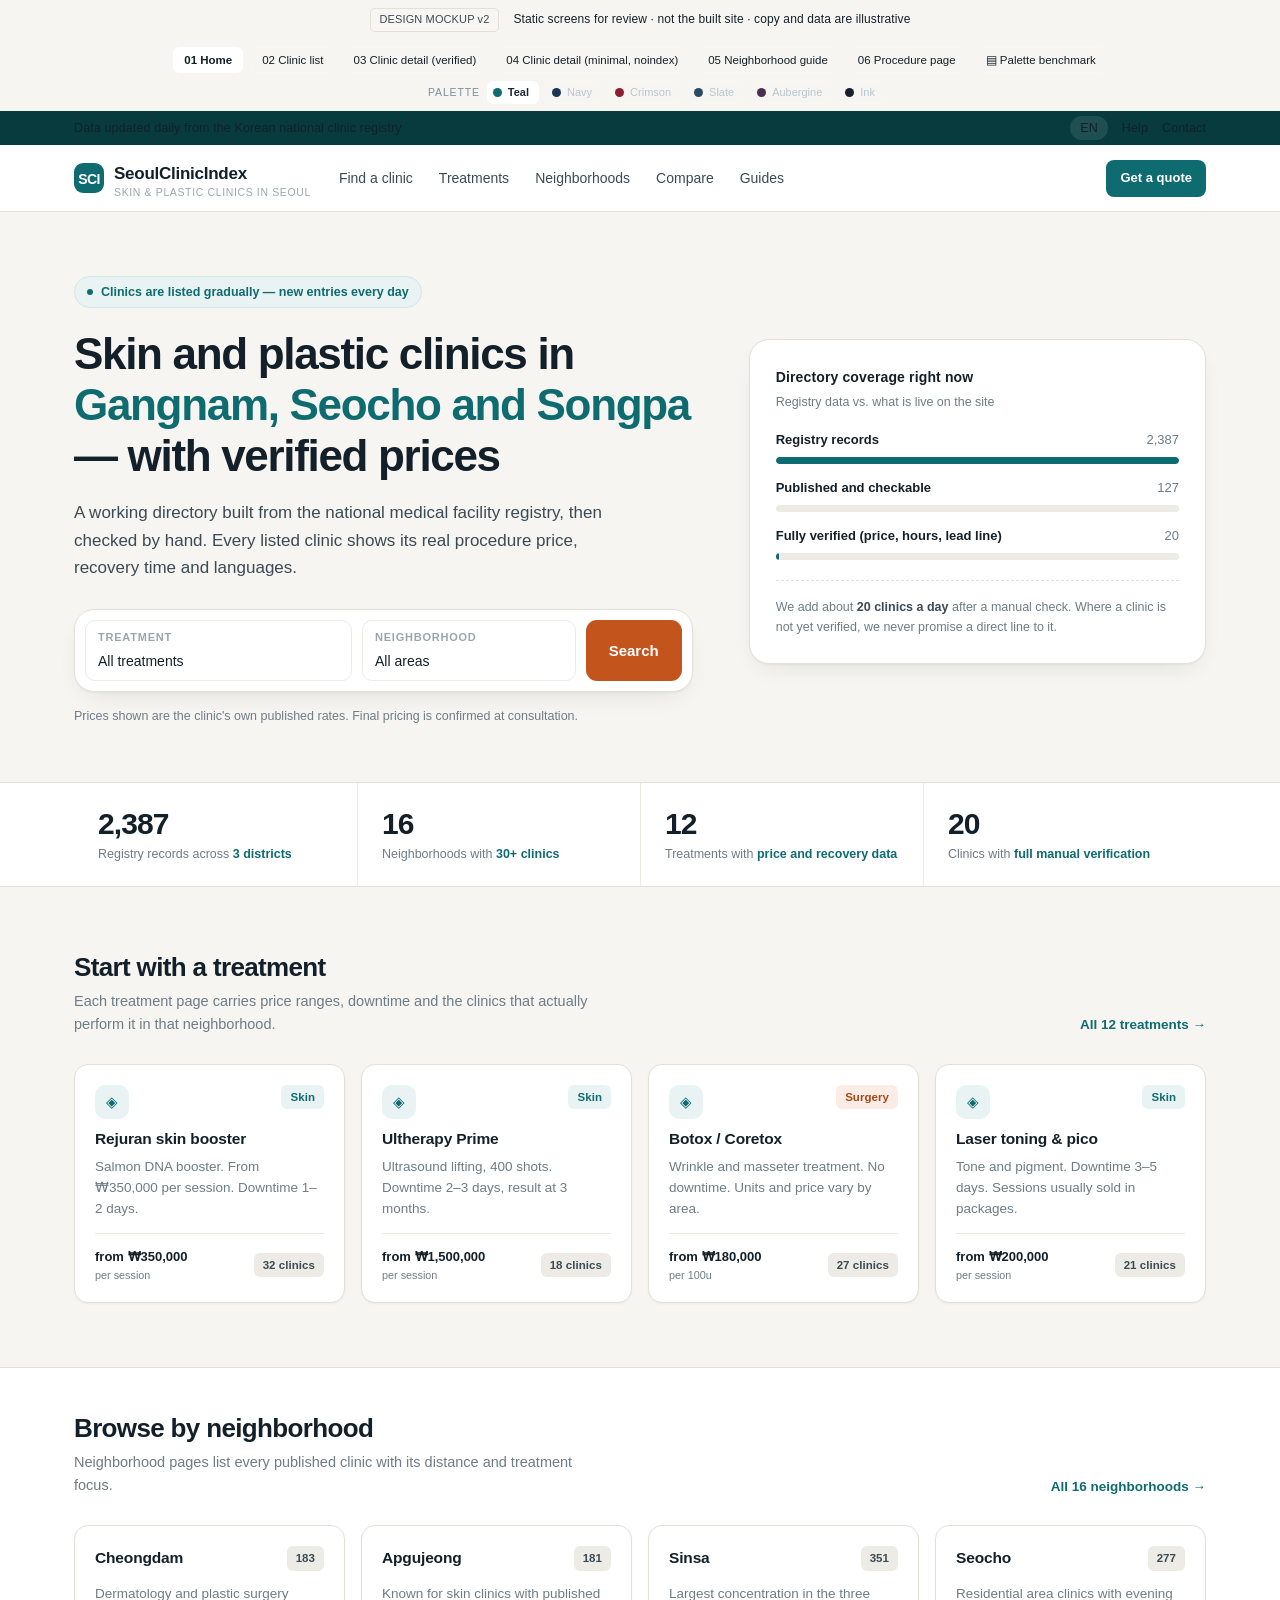
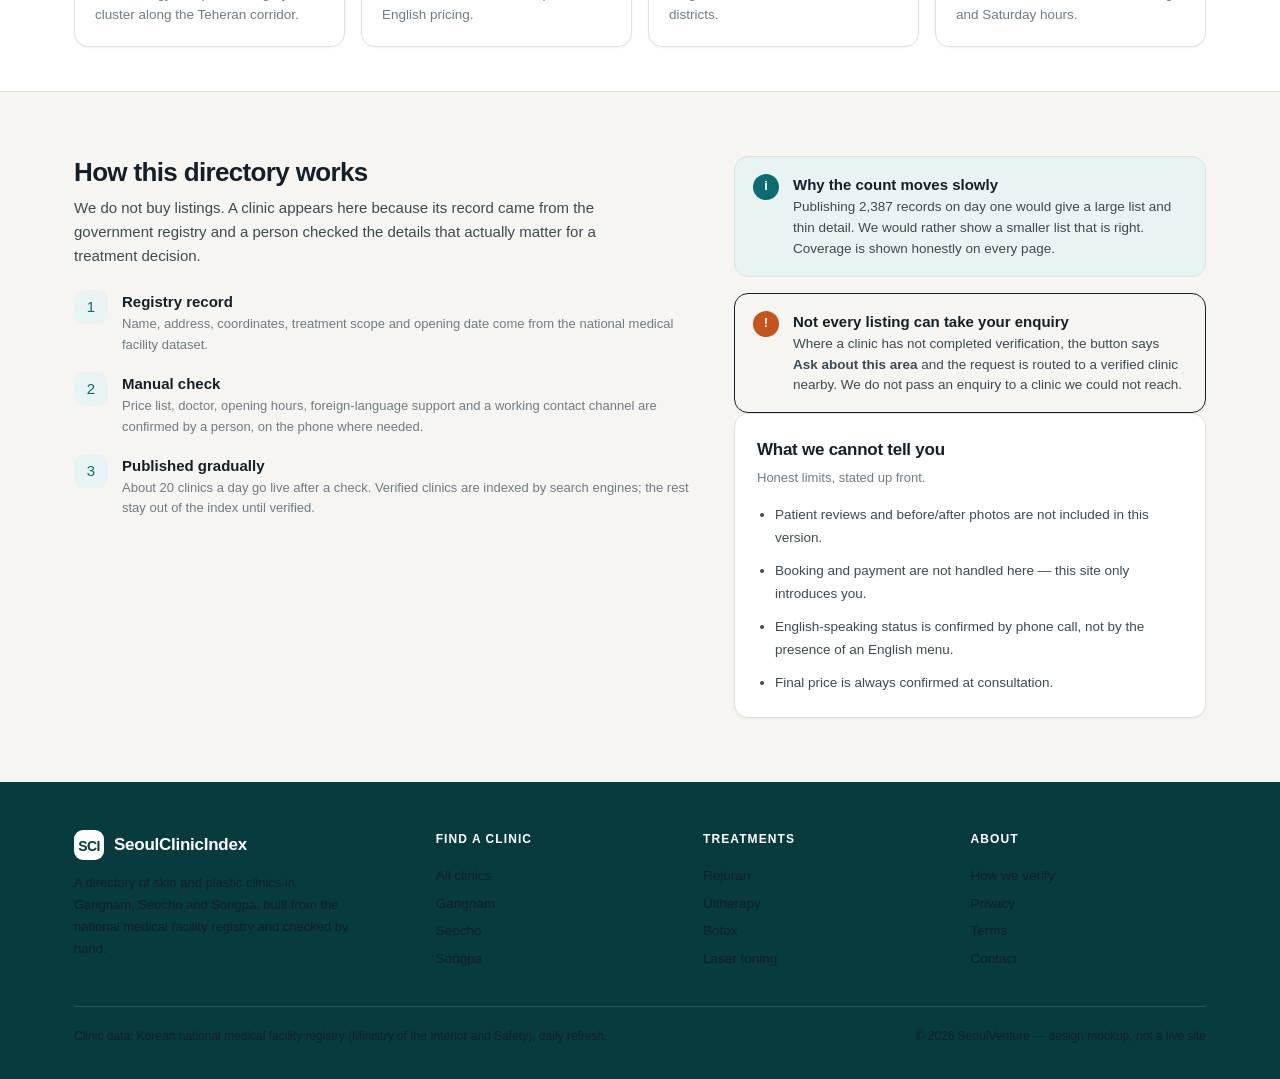
==== commit 09937696: "Refresh captures for v2 badge and re-render palette shots Co-Authored-By: Claude Code <noreply@anthr" ====
--- a/index.html
+++ b/index.html
@@ -13,7 +13,7 @@
 <body>
 
 <div class="mock-banner">
-  <span class="pill">DESIGN MOCKUP v1</span>
+  <span class="pill">DESIGN MOCKUP v2</span>
   <span>Static screens for review · not the built site · copy and data are illustrative</span>
 </div>
 <div class="mock-nav">
